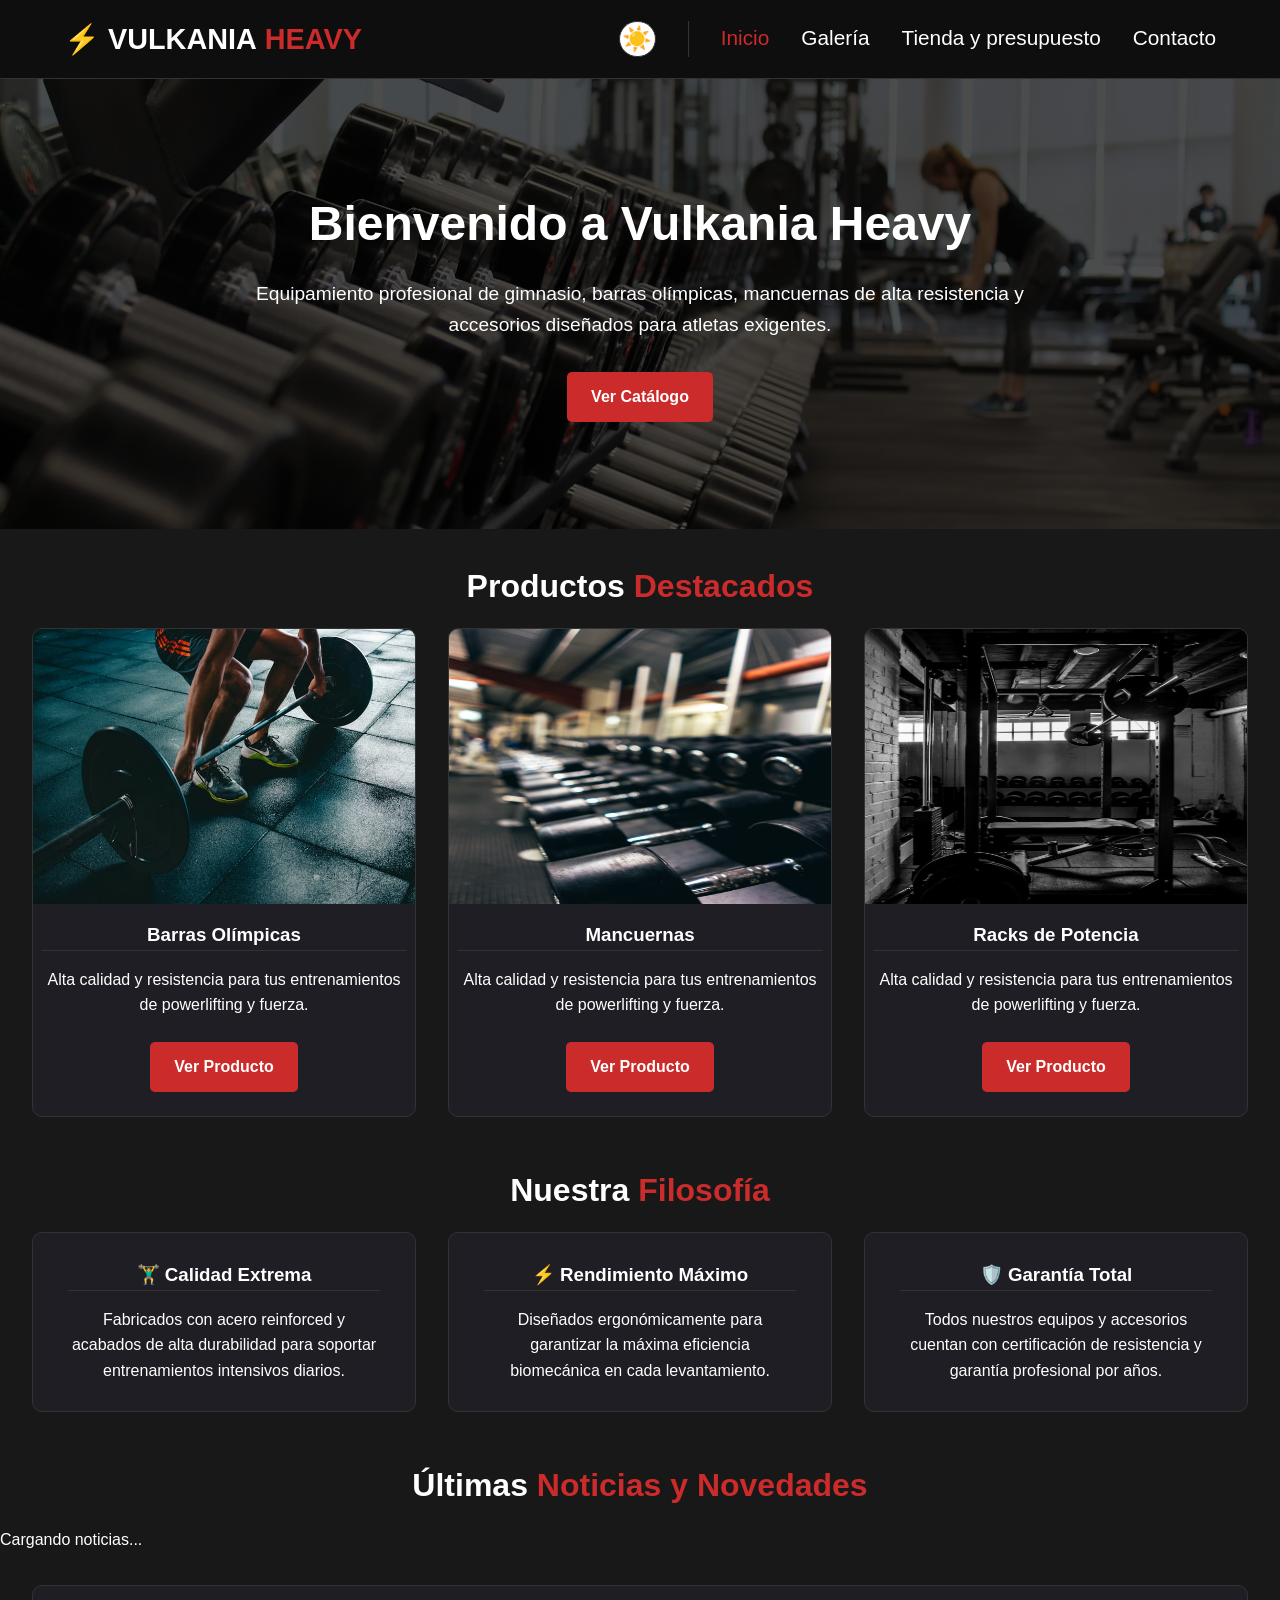
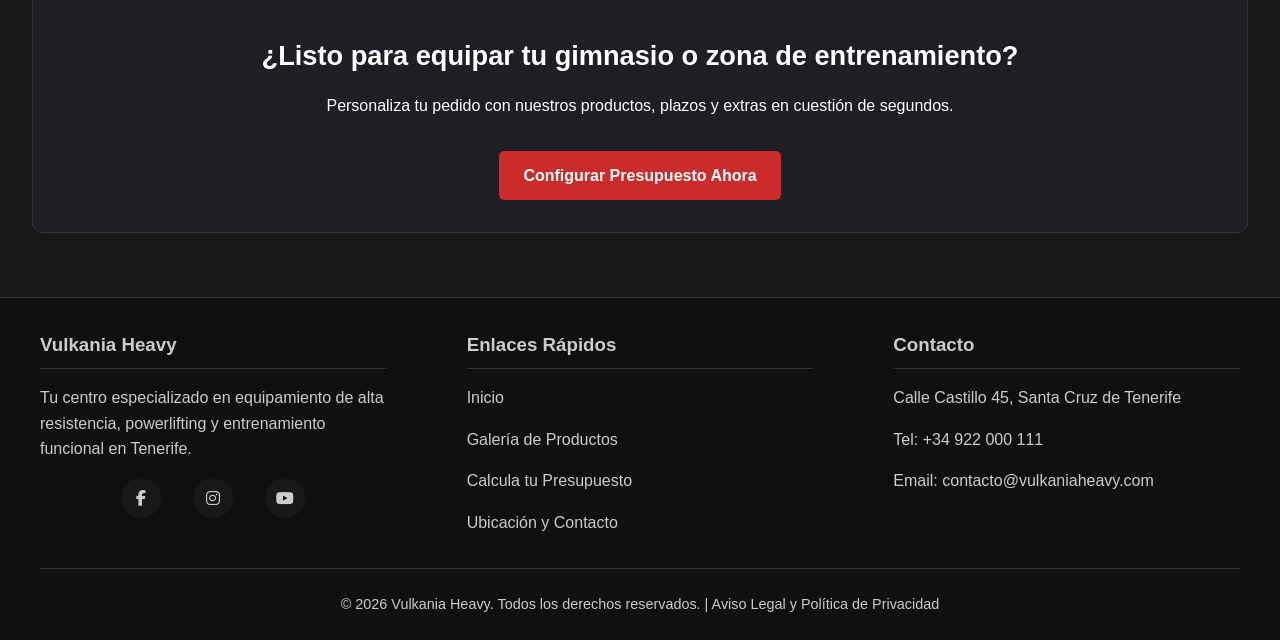
==== index.html @ 628f0f21 "Initial commit" ====
<!DOCTYPE html>
<html lang="es" data-tema="oscuro"> 
<head>
    <meta charset="UTF-8">
    <meta name="viewport" content="width=device-width, initial-scale=1.0">
    <meta name="description" content="Venta de productos de gimnasio online de alta calidad y accesorios para entrenamiento">
    <meta name="keywords" content="gimnasio, productos de gimnasio, accesorios de entrenamiento, venta online">
    <meta name="author" content="Miguel Yoel Gonzalez Martin">
    <title>Vulkania Heavy - Inicio</title>
    <!-- Favicon y manifest -->
        <link rel="icon" type="image/png" href="./assets/favicon/favicon-96x96.png" sizes="96x96">
        <link rel="icon" type="image/svg+xml" href="./assets/favicon/favicon.svg">
        <link rel="shortcut icon" href="./assets/favicon/favicon.ico">
        <link rel="apple-touch-icon" sizes="180x180" href="./assets/favicon/apple-touch-icon.png">
        <meta name="apple-mobile-web-app-title" content="MyWebSite">
        <link rel="manifest" href="./assets/favicon/site.webmanifest">
    <!-- Estilos y scripts -->
    <link rel="stylesheet" href="https://cdnjs.cloudflare.com/ajax/libs/font-awesome/6.5.1/css/all.min.css">
    <link rel="stylesheet" href="./css/index.css">
    <script src="./js/index.js" defer></script>
</head>
<body>
    <header>
        <div class="nav-container">
            <a href="./index.html" class="logo">⚡ VULKANIA <span>HEAVY</span></a>
            <nav class="nav-links">
                <ul>
                    <li><button type="button" id="tema" class="tema" aria-label="Cambiar tema">🌙</button></li>
                    <li><a href="./index.html" class="active">Inicio</a></li>
                    <li><a href="./views/galeria.html">Galería</a></li>
                    <li><a href="./views/presupuesto.html">Tienda y presupuesto</a></li>
                    <li><a href="./views/contacto.html">Contacto</a></li>
                </ul>
            </nav>
        </div>
    </header>

    <main class="container">
        <!-- Sección 1: Portada -->
        <section class="banner">
            <div class="banner-content">
                <h1>Bienvenido a Vulkania Heavy</h1>
                <p>Equipamiento profesional de gimnasio, barras olímpicas, mancuernas de alta resistencia y accesorios diseñados para atletas exigentes.</p>
                <a href="./views/galeria.html" class="btn">Ver Catálogo</a>
            </div>
        </section>

        <!-- Sección 2: Productos Destacados -->
        <section class="productos-destacados">
            <h2 class="section-title">Productos <span>Destacados</span></h2>
            <div class="cards-grid">
                <div class="card">
                    <img class="card-img" src="./assets/images/producto1.jpg" alt="barra olímpica" width="400" height="400">
                    <h3>Barras Olímpicas</h3>
                    <p>Alta calidad y resistencia para tus entrenamientos de powerlifting y fuerza.</p>  
                    <a class="btn-cards" href="./views/galeria.html?categoria=Barras%20y%20discos">Ver Producto</a>        
                </div>

                <div class="card">
                    <img class="card-img" src="./assets/images/producto2.jpg" alt="mancuernas" width="400" height="400">
                    <h3>Mancuernas</h3>
                    <p>Alta calidad y resistencia para tus entrenamientos de powerlifting y fuerza.</p>  
                    <a class="btn-cards" href="./views/galeria.html?categoria=Mancuernas%20y%20Kettlebells">Ver Producto</a>        
                </div>

                <div class="card">
                    <img class="card-img" src="./assets/images/producto3.jpg" alt="racks de potencia" width="400" height="400">
                    <h3>Racks de Potencia</h3>
                    <p>Alta calidad y resistencia para tus entrenamientos de powerlifting y fuerza.</p>  
                    <a class="btn-cards" href="./views/galeria.html?categoria=Racks%20y%20Bancos">Ver Producto</a>        
                </div>
            </div>
        </section>

        <!-- Sección 3: Nuestra Filosofía -->
        <section class="filosofia">
            <h2 class="section-title">Nuestra <span>Filosofía</span></h2>
            <div class="cards-grid">
                <div class="card">
                    <h3>🏋️‍♂️ Calidad Extrema</h3>
                    <p>Fabricados con acero reinforced y acabados de alta durabilidad para soportar entrenamientos intensivos diarios.</p>
                </div>
                <div class="card">
                    <h3>⚡ Rendimiento Máximo</h3>
                    <p>Diseñados ergonómicamente para garantizar la máxima eficiencia biomecánica en cada levantamiento.</p>
                </div>
                <div class="card">
                    <h3>🛡️ Garantía Total</h3>
                    <p>Todos nuestros equipos y accesorios cuentan con certificación de resistencia y garantía profesional por años.</p>
                </div>
            </div>
        </section>

        <!-- Sección 4: Noticias -->
        <section class="noticias">
            <h2 class="section-title">Últimas <span>Noticias y Novedades</span></h2>
            <div id="news-container" class="news-container">
                <p class="loading-news">Cargando noticias...</p>
            </div>
        </section>

        <!-- Sección 5: Llamada a Presupuesto -->
        <section class="llamada-presupuesto">
            <h2 class="section-title">¿Listo para equipar tu gimnasio o zona de entrenamiento?</h2>
            <p>Personaliza tu pedido con nuestros productos, plazos y extras en cuestión de segundos.</p>
            <a href="./views/presupuesto.html" class="btn">Configurar Presupuesto Ahora</a>
        </section>
    </main>

    <footer>
        <div class="footer-content">
            <div class="footer-col">
                <h3><a href="./index.html">Vulkania Heavy</a></h3>
                <p>Tu centro especializado en equipamiento de alta resistencia, powerlifting y entrenamiento funcional en Tenerife.</p>
                <div class="social-icons">
                    <a href="https://www.facebook.com" target="_blank" aria-label="Facebook" rel="noopener">
                        <i class="fa-brands fa-facebook-f"></i>
                    </a>

                    <a href="https://www.instagram.com" target="_blank" aria-label="Instagram" rel="noopener">
                        <i class="fa-brands fa-instagram"></i>
                    </a>

                    <a href="https://www.youtube.com" target="_blank" aria-label="YouTube" rel="noopener">
                        <i class="fa-brands fa-youtube"></i>
                    </a>
                </div>
            </div>
            <div class="footer-col">
                <h3>Enlaces Rápidos</h3>
                <p><a href="./index.html">Inicio</a></p>
                <p><a href="./views/galeria.html">Galería de Productos</a></p>
                <p><a href="./views/presupuesto.html">Calcula tu Presupuesto</a></p>
                <p><a href="./views/contacto.html">Ubicación y Contacto</a></p>
            </div>
            <div class="footer-col">
                <h3><a href="./views/contacto.html">Contacto</a></h3>
                <p>Calle Castillo 45, Santa Cruz de Tenerife</p>
                <p>Tel: +34 922 000 111</p>
                <p>Email: contacto@vulkaniaheavy.com</p>
            </div>
        </div>
        <div class="footer-bottom">
            <p>&copy; 2026 Vulkania Heavy. Todos los derechos reservados. | <a href="./views/politica-privacidad.html">Aviso Legal y Política de Privacidad</a></p>
        </div>
    </footer>
</body>
</html>
---- css/index.css ----
/* RESETEO DE VALORES POR DEFECTO */  
*, *::before, *::after {
    margin: 0;
    padding: 0;
    box-sizing: border-box;
}

html {
    scroll-behavior: smooth;  /* Movimiento fluido al hacer clic en links */
}

/* VARIABLES CSS */
/* Fondo oscuro */
:root {
    --text-main: white;
    --text-main-header: white;
    --text-secondary: #ccc;
    --background-color: #181818;
    --background-footer: #101010; 
    --background-color-tema: white;
    --border-color: #333;
    --border-color-tema: #333;
    --accent-color: #cc2b2b;           
    --accent-color-hover: #9d1f1f;
    --cards-color: #1e1e24;   
    --transition: all 0.3s ease;
    --background-color-header: rgba(14, 14, 14, 0.95);
}

/* Fondo claro */
:root[data-tema="claro"] {
    --background-color: #ffffff;
    --background-color-tema: #181818;
    --cards-color: #f3f4f6;
    --text-main: #111111;
    --text-main-header: white;
    --text-secondary: #555555;
    --border-color: #d1d5db;
    --border-color-tema: #172554;
    --cards-color: #e5e7eb;
    --background-footer: #e5e7eb;
    --accent: #1e3a8a;       
    --accent-hover: #172554; 
    --background-color-header: rgba(194, 192, 192, 0.75);
    --transition: all 0.3s ease;
}

body {
    font-family: 'Segoe UI', Tahoma, Geneva, Verdana, sans-serif;
    background-color: var(--background-color);
    color: var(--text-main);
    font-family: 'Segoe UI', Tahoma, Geneva, Verdana, sans-serif;
    display: flex;
    flex-direction: column;
    line-height: 1.6;
    min-height: 100vh;
}

main {
    flex: 1;
}

/* SECCION 0: HEADER */
header {
    font-family: 'Segoe UI', Tahoma, Geneva, Verdana, sans-serif;
    background-color: var(--background-color-header);
    backdrop-filter: blur(10px);
    color: var(--text-main);
    border-bottom: 1px solid var(--border-color);
    width: 100%;
    z-index: 1000;
    position: sticky;
    top: 0;
    left: 0;
    padding: 1rem 2rem;
}

.nav-container {
    max-width: 1800px;
    margin: 0 auto;
    display: flex;
    justify-content: space-between;
    align-items: center;
    padding: 0 2rem;
}

.logo,
.logo a {
    font-size: 1.8rem;
    font-weight: 800;
    color: var(--text-main);
    text-decoration: none;
    display: flex;
    align-items: center;
    gap: 0.5rem;
}

span {
    color: var(--accent-color);
}

.nav-links ul {
    font-size: 1.3rem;
    list-style: none;
    display: flex;
    gap: 2rem;
}

.nav-links li:first-of-type {
    border-right: 1px solid var(--border-color-tema);
    padding-right: 2rem;
}

.nav-links a {
    color: var(--text-main);
    text-decoration: none;
    font-weight: 500;
    transition: var(--transition);
}

.nav-links a:hover,
.nav-links a.active {
    color: var(--accent-color);
}

.tema {
    width: 2.3rem;
    height: 2.3rem;
    padding: 0;
    display: flex;
    align-items: center;
    justify-content: center;
    line-height: 1;
    border: 1px solid var(--border-color);
    background: var(--background-color-tema);
    border-radius: 50%;
    color: var(--text-main);
    font-size: 1.5rem;
    cursor: pointer;
}

/* SECCION 1: PORTADA */
.banner {
    background: linear-gradient(rgba(0,0,0,0.7), rgba(0,0,0,0.7)), url('../assets/images/banner.jpg') no-repeat center center/cover;
    height: 50vh;
    display: flex;
    align-items: center;
    justify-content: center;
    text-align: center;
}

.banner-content {
    max-width: 800px;
    color: var(--text-main-header);
}

.banner-content h1 {
    font-size: 3rem;
    margin-bottom: 1rem;
}

.banner-content p {
    font-size: 1.2rem;
    margin-bottom: 2rem;
}

.btn {
    display: inline-block;
    padding: 0.75rem 1.5rem;
    background-color: var(--accent-color);
    color: white;
    text-decoration: none;
    font-weight: 600;
    border-radius: 5px;
    transition: var(--transition);
}

.btn:hover,
.btn-cards:hover {
    background-color: var(--accent-color-hover);
}


/* SECCION 2: PRODUCTOS DESTACADOS */
.section-title {
    font-size: 2rem;
    font-weight: 700;
    text-align: center;
    margin-top: 2rem;
    margin-bottom: 1rem;
}

.cards-grid {
    display: grid;
    grid-template-columns: repeat(auto-fit, minmax(280px, 1fr));
    gap: 2rem;
    padding: 0rem 2rem 1rem 2rem;
    border-radius: 10px;
}

.card {
    background-color: var(--cards-color);
    text-align: center;
    border: 1px solid var(--border-color);
    border-radius: 10px;
    overflow: hidden;
}

.card:hover {
    transition: var(--transition);
    border: 1px solid var(--accent-color);
    transform: translateY(-5px);
}

.card p {
    border-top: 1px solid var(--border-color);
    margin: 0 0.5rem 0 0.5rem;
    padding-top: 1rem;
}

.card-img {
    width: 100%;
    height: 275px;
    margin-bottom: 0.5rem;
}

.btn-cards {
    display: inline-block;
    margin-top: 1.5rem;
    margin-bottom: 1.5rem;
    padding: 0.75rem 1.5rem;
    background-color: var(--accent-color);
    color: white;
    text-decoration: none;
    font-weight: 600;
    border-radius: 5px;
    transition: var(--transition);
    border: none;
    cursor: pointer;
}

.btn-cards a {
    color: white;
    text-decoration: none;
}

/* SECCION 3: NUESTRA FILOSOFÍA */
.filosofia .card {
    padding: 1.7rem;
}


/* SECCION 4: NOTICIAS */




/* SECCION 5: LLAMADA A PRESUPUESTO */
.llamada-presupuesto {
    text-align: center;
    padding: 1rem 0;
    background-color: var(--cards-color);
    margin: 2rem 2rem 4rem 2rem;
    border-radius: 10px;
    border: 1px solid var(--border-color);
}

.llamada-presupuesto .btn {
    margin-top: 2rem;
    margin-bottom: 1rem;
}

.llamada-presupuesto h2 {
    font-size: 1.7rem;
}




/* ESTILOS DEL FOOTER */
footer {
    background-color: var(--background-footer);
    color: var(--text-secondary);
    border-top: 1px solid var(--border-color);
    padding: 2rem 2rem 1.5rem;
    font-size: 1rem;
}

.footer-content {
    max-width: 1200px;
    margin: 0 auto;
    display: grid;
    grid-template-columns: repeat(auto-fit, minmax(250px, 1fr));
    gap: 5rem;
    margin-bottom: 2rem;
}

.footer-col h3 {
    padding-bottom: 0.5rem;
    border-bottom: 1px solid var(--border-color);
}

.footer-content a {
    color: var(--text-secondary);
    text-decoration: none;
    transition: var(--transition);
}
.footer-content a:hover {
    color: var(--accent-color);
}

.footer-col {
    display: flex;
    flex-direction: column;
    gap: 1rem;
}

.social-icons {
    display: flex;
    gap: 2rem;
    justify-content: center;
}

.social-icons a {
    display: flex;
    align-items: center;
    justify-content: center;
    width: 40px;
    height: 40px;
    border-radius: 50%;
    background-color: var(--background-color);
    color: var(--text-secondary);
    transition: var(--transition);
}
.social-icons a:hover {
    background-color: var(--accent-color);
    color: var(--text-main);
}

.footer-bottom {
    max-width: 1200px;
    margin: 0 auto;
    text-align: center;
    padding-top: 1.5rem;
    border-top: 1px solid var(--border-color);
    color: var(--text-secondary);
    font-size: 0.9rem;
}

.footer-bottom a {
    color: var(--text-secondary);
    text-decoration: none;
    transition: var(--transition);
}
.footer-bottom a:hover {
    color: var(--text-main);
}
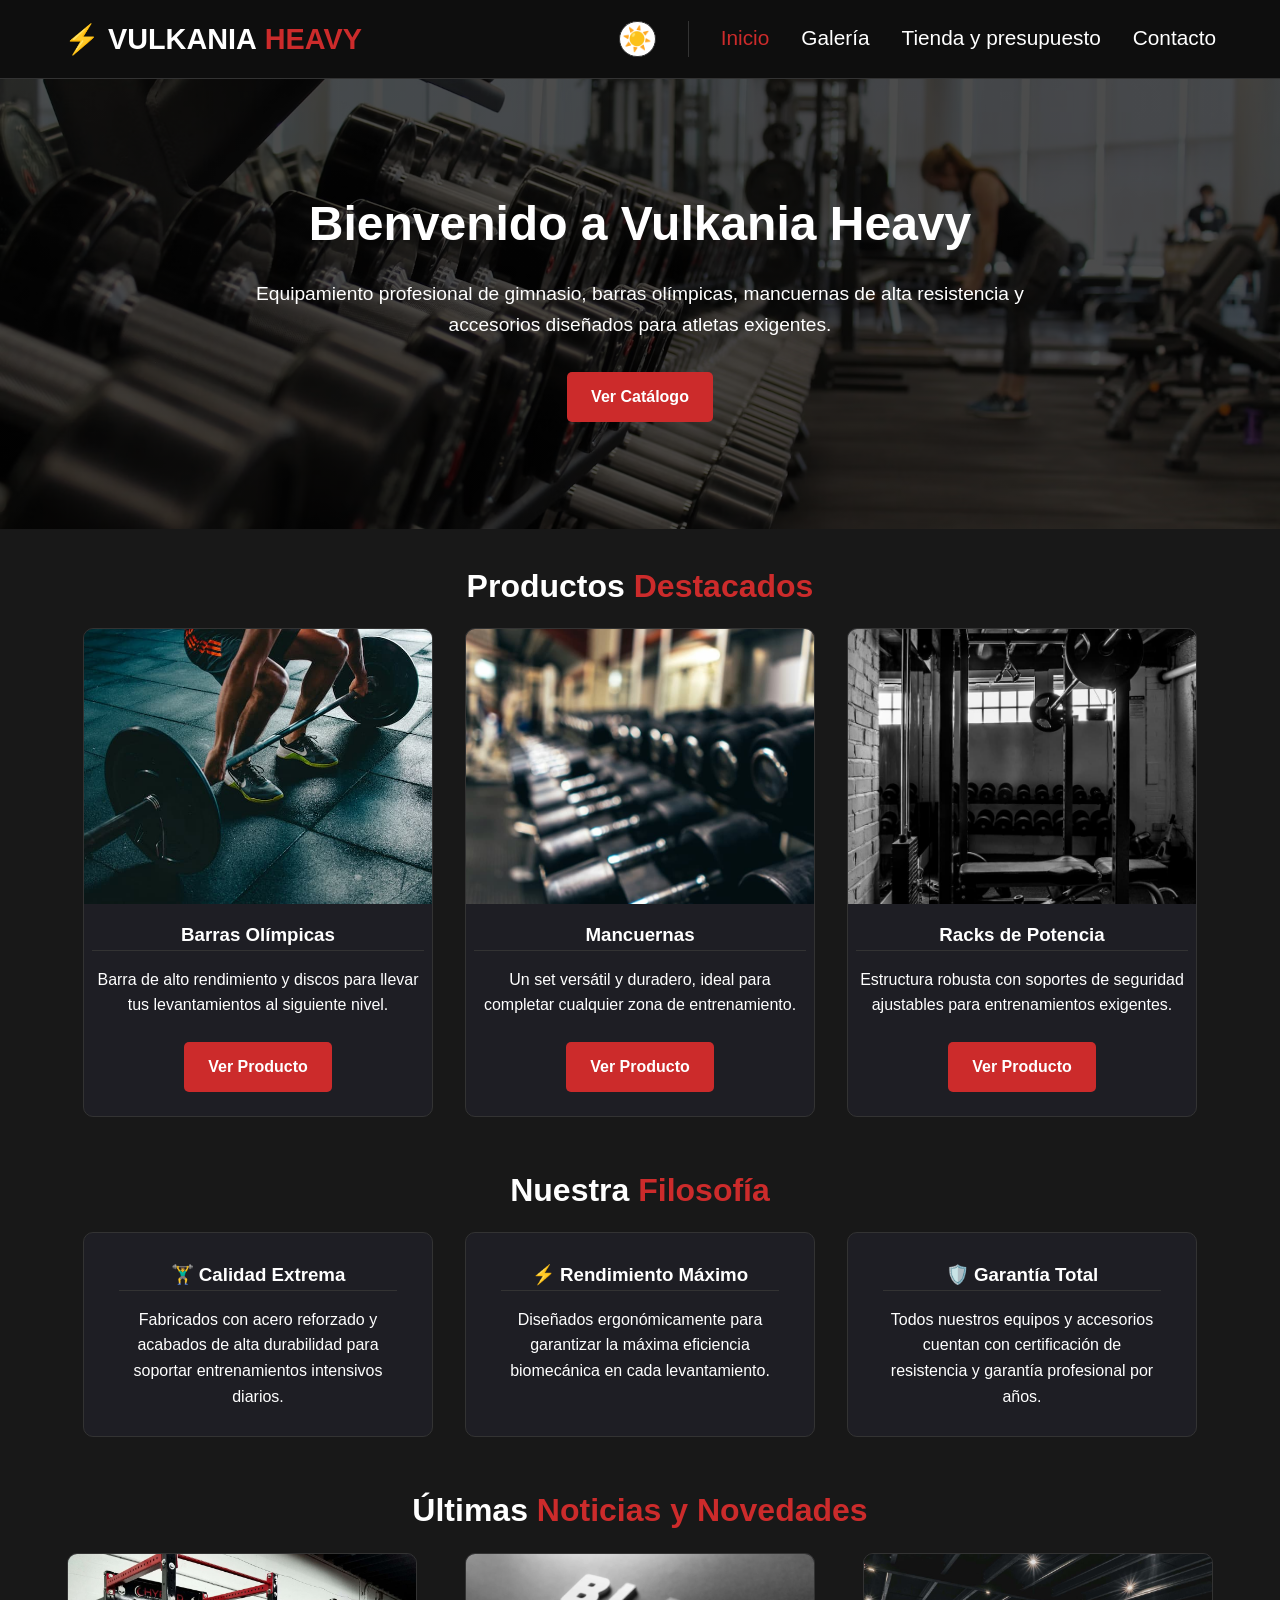
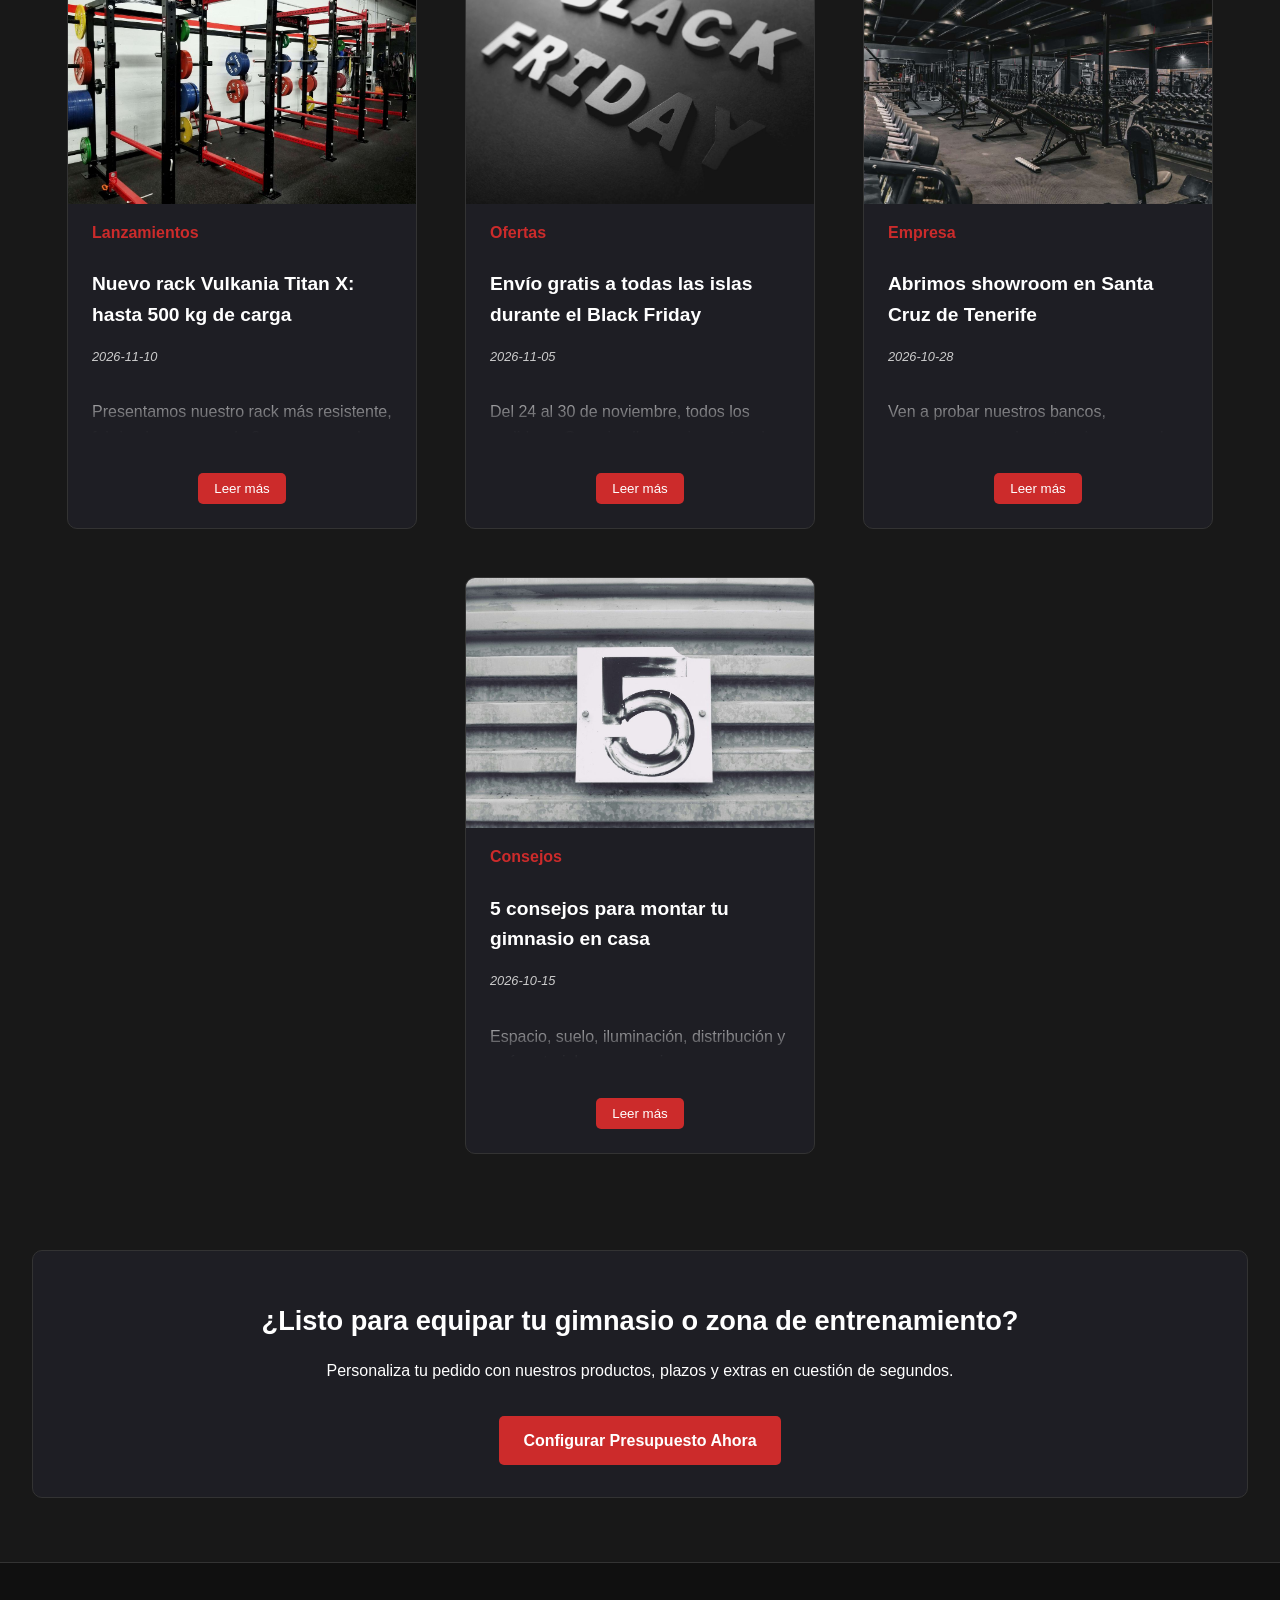
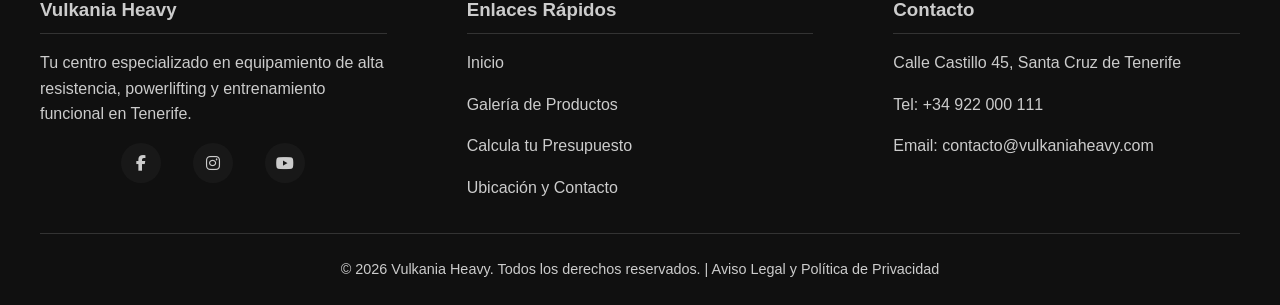
==== commit 489730fb: "cambios" ====
--- a/index.html
+++ b/index.html
@@ -12,12 +12,14 @@
         <link rel="icon" type="image/svg+xml" href="./assets/favicon/favicon.svg">
         <link rel="shortcut icon" href="./assets/favicon/favicon.ico">
         <link rel="apple-touch-icon" sizes="180x180" href="./assets/favicon/apple-touch-icon.png">
-        <meta name="apple-mobile-web-app-title" content="MyWebSite">
+        <meta name="apple-mobile-web-app-title" content="Vulkania Heavy">
         <link rel="manifest" href="./assets/favicon/site.webmanifest">
     <!-- Estilos y scripts -->
     <link rel="stylesheet" href="https://cdnjs.cloudflare.com/ajax/libs/font-awesome/6.5.1/css/all.min.css">
     <link rel="stylesheet" href="./css/index.css">
+    <link rel="stylesheet" href="./css/noticias.css">
     <script src="./js/index.js" defer></script>
+    <script src="./js/noticias.js" defer></script>
 </head>
 <body>
     <header>
@@ -52,21 +54,21 @@
                 <div class="card">
                     <img class="card-img" src="./assets/images/producto1.jpg" alt="barra olímpica" width="400" height="400">
                     <h3>Barras Olímpicas</h3>
-                    <p>Alta calidad y resistencia para tus entrenamientos de powerlifting y fuerza.</p>  
+                    <p>Barra de alto rendimiento y discos para llevar tus levantamientos al siguiente nivel.</p>  
                     <a class="btn-cards" href="./views/galeria.html?categoria=Barras%20y%20discos">Ver Producto</a>        
                 </div>
 
                 <div class="card">
                     <img class="card-img" src="./assets/images/producto2.jpg" alt="mancuernas" width="400" height="400">
                     <h3>Mancuernas</h3>
-                    <p>Alta calidad y resistencia para tus entrenamientos de powerlifting y fuerza.</p>  
+                    <p>Un set versátil y duradero, ideal para completar cualquier zona de entrenamiento.</p>  
                     <a class="btn-cards" href="./views/galeria.html?categoria=Mancuernas%20y%20Kettlebells">Ver Producto</a>        
                 </div>
 
                 <div class="card">
                     <img class="card-img" src="./assets/images/producto3.jpg" alt="racks de potencia" width="400" height="400">
                     <h3>Racks de Potencia</h3>
-                    <p>Alta calidad y resistencia para tus entrenamientos de powerlifting y fuerza.</p>  
+                    <p>Estructura robusta con soportes de seguridad ajustables para entrenamientos exigentes.</p>  
                     <a class="btn-cards" href="./views/galeria.html?categoria=Racks%20y%20Bancos">Ver Producto</a>        
                 </div>
             </div>
@@ -78,7 +80,7 @@
             <div class="cards-grid">
                 <div class="card">
                     <h3>🏋️‍♂️ Calidad Extrema</h3>
-                    <p>Fabricados con acero reinforced y acabados de alta durabilidad para soportar entrenamientos intensivos diarios.</p>
+                    <p>Fabricados con acero reforzado y acabados de alta durabilidad para soportar entrenamientos intensivos diarios.</p>
                 </div>
                 <div class="card">
                     <h3>⚡ Rendimiento Máximo</h3>
@@ -92,9 +94,9 @@
         </section>
 
         <!-- Sección 4: Noticias -->
-        <section class="noticias">
+        <section id="noticias">
             <h2 class="section-title">Últimas <span>Noticias y Novedades</span></h2>
-            <div id="news-container" class="news-container">
+            <div class="news-container">
                 <p class="loading-news">Cargando noticias...</p>
             </div>
         </section>
@@ -105,6 +107,7 @@
             <p>Personaliza tu pedido con nuestros productos, plazos y extras en cuestión de segundos.</p>
             <a href="./views/presupuesto.html" class="btn">Configurar Presupuesto Ahora</a>
         </section>
+
     </main>
 
     <footer>
--- a/css/index.css
+++ b/css/index.css
@@ -25,22 +25,20 @@
     --cards-color: #1e1e24;   
     --transition: all 0.3s ease;
     --background-color-header: rgba(14, 14, 14, 0.95);
+    --filters-color: #333;
 }
 
 /* Fondo claro */
 :root[data-tema="claro"] {
     --background-color: #ffffff;
     --background-color-tema: #181818;
-    --cards-color: #f3f4f6;
     --text-main: #111111;
     --text-main-header: white;
     --text-secondary: #555555;
     --border-color: #d1d5db;
-    --border-color-tema: #172554;
+    --border-color-tema: #393939;
     --cards-color: #e5e7eb;
     --background-footer: #e5e7eb;
-    --accent: #1e3a8a;       
-    --accent-hover: #172554; 
     --background-color-header: rgba(194, 192, 192, 0.75);
     --transition: all 0.3s ease;
 }
@@ -95,8 +93,8 @@
     gap: 0.5rem;
 }
 
-span {
-    color: var(--accent-color);
+.logo span, .section-title span { 
+    color: var(--accent-color); 
 }
 
 .nav-links ul {
@@ -192,7 +190,8 @@
 
 .cards-grid {
     display: grid;
-    grid-template-columns: repeat(auto-fit, minmax(280px, 1fr));
+    grid-template-columns: repeat(auto-fit, minmax(280px, 350px));
+    justify-content: center;
     gap: 2rem;
     padding: 0rem 2rem 1rem 2rem;
     border-radius: 10px;
@@ -204,10 +203,10 @@
     border: 1px solid var(--border-color);
     border-radius: 10px;
     overflow: hidden;
+    transition: var(--transition);
 }
 
 .card:hover {
-    transition: var(--transition);
     border: 1px solid var(--accent-color);
     transform: translateY(-5px);
 }
@@ -222,6 +221,7 @@
     width: 100%;
     height: 275px;
     margin-bottom: 0.5rem;
+    object-fit: cover;
 }
 
 .btn-cards {
@@ -248,12 +248,6 @@
 .filosofia .card {
     padding: 1.7rem;
 }
-
-
-/* SECCION 4: NOTICIAS */
-
-
-
 
 /* SECCION 5: LLAMADA A PRESUPUESTO */
 .llamada-presupuesto {
@@ -354,4 +348,247 @@
 }
 .footer-bottom a:hover {
     color: var(--text-main);
+}
+
+
+
+/* ==========================================================
+   RESPONSIVE (MEDIA QUERIES)
+   Van al FINAL del archivo para poder sobrescribir las reglas
+   de arriba. Enfoque "desktop-first": se usa max-width.
+     - 1200px: tablet horizontal / portátil pequeño
+     - 768px:  tablet vertical
+     - 480px:  móvil
+     - 360px:  móvil pequeño
+   ========================================================== */
+ 
+/* Evita que las imágenes salgan de su contenedor */
+img {
+    max-width: 100%;
+}
+ 
+ 
+/* TABLET HORIZONTAL (hasta 1200px) */
+@media (max-width: 1200px) {
+    /* Header */
+    header {
+        padding: 1rem 1.5rem;
+    }
+ 
+    .nav-container {
+        flex-wrap: wrap;
+        row-gap: 0.75rem;
+        padding: 0 1rem;
+    }
+ 
+    .nav-links ul {
+        font-size: 1.1rem;
+        gap: 1.25rem;
+    }
+ 
+    .nav-links li:first-of-type {
+        padding-right: 1.5rem;
+    }
+ 
+    /* Portada */
+    .banner-content h1 {
+        font-size: 2.5rem;
+    }
+ 
+    /* Tarjetas */
+    .cards-grid {
+        gap: 1.5rem;
+        padding: 0 1.5rem 1rem;
+    }
+ 
+    /* Footer */
+    .footer-content {
+        gap: 3rem;
+    }
+}
+ 
+ 
+/* TABLET VERTICAL (hasta 768px) */
+@media (max-width: 768px) {
+    /* Header: el logo y los enlaces pueden saltar de línea */
+    header {
+        padding: 0.75rem 1rem;
+    }
+ 
+    .nav-container {
+        padding: 0;
+        flex-wrap: wrap;
+        gap: 0.75rem;
+    }
+ 
+    .logo,
+    .logo a {
+        font-size: 1.5rem;
+    }
+ 
+    .nav-links ul {
+        font-size: 1rem;
+        gap: 1rem;
+        flex-wrap: wrap;
+    }
+ 
+    .nav-links li:first-of-type {
+        padding-right: 1rem;
+    }
+ 
+    /* Portada: altura mínima en vez de fija, para que el texto nunca se corte */
+    .banner {
+        height: auto;
+        min-height: 50vh;
+        padding: 3rem 1.5rem;
+    }
+ 
+    .banner-content h1 {
+        font-size: 2rem;
+    }
+ 
+    .banner-content p {
+        font-size: 1.1rem;
+        margin-bottom: 1.5rem;
+    }
+ 
+    /* Productos y filosofía */
+    .section-title {
+        font-size: 1.7rem;
+    }
+ 
+    .cards-grid {
+        padding: 0 1rem 1rem;
+    }
+ 
+    .card-img {
+        height: 220px;
+        object-fit: cover;
+    }
+ 
+    .filosofia .card {
+        padding: 1.3rem;
+    }
+ 
+    /* Llamada a presupuesto */
+    .llamada-presupuesto {
+        margin: 1.5rem 1rem 3rem 1rem;
+        padding: 1rem;
+    }
+ 
+    .llamada-presupuesto h2 {
+        font-size: 1.5rem;
+    }
+ 
+    /* Footer: 2 columnas */
+    footer {
+        padding: 1.5rem 1rem 1rem;
+    }
+ 
+    .footer-content {
+        grid-template-columns: repeat(2, 1fr);
+        gap: 2rem;
+    }
+}
+ 
+ 
+/* MÓVIL (hasta 480px) */
+@media (max-width: 480px) {
+    /* Header: logo arriba y enlaces debajo, centrados */
+    .nav-container {
+        flex-direction: column;
+        gap: 0.5rem;
+    }
+ 
+    .nav-links ul {
+        flex-wrap: wrap;
+        justify-content: center;
+        gap: 0.75rem;
+        font-size: 0.95rem;
+    }
+ 
+    .nav-links li:first-of-type {
+        padding-right: 0.75rem;
+    }
+ 
+    /* Portada */
+    .banner {
+        padding: 2rem 1rem;
+    }
+ 
+    .banner-content h1 {
+        font-size: 1.7rem;
+    }
+ 
+    .banner-content p {
+        font-size: 1rem;
+    }
+ 
+    .btn {
+        padding: 0.65rem 1.2rem;
+    }
+ 
+    /* Tarjetas: 1 columna (con minmax(280px) en pantallas de 320px la tarjeta invadía el margen derecho) */
+    .section-title {
+        font-size: 1.5rem;
+    }
+ 
+    .cards-grid {
+        grid-template-columns: 1fr;
+        gap: 1.25rem;
+        padding: 0 1rem 1rem;
+    }
+ 
+    .card-img {
+        height: 200px;
+    }
+ 
+    /* Llamada a presupuesto */
+    .llamada-presupuesto {
+        margin: 1rem 0.75rem 2.5rem 0.75rem;
+    }
+ 
+    .llamada-presupuesto h2 {
+        font-size: 1.3rem;
+    }
+ 
+    /* Footer: 1 columna */
+    .footer-content {
+        grid-template-columns: 1fr;
+        gap: 1.5rem;
+    }
+ 
+    .social-icons {
+        gap: 1.25rem;
+    }
+ 
+    .footer-bottom {
+        font-size: 0.8rem;
+    }
+}
+ 
+ 
+/* MÓVIL PEQUEÑO (hasta 360px) */
+@media (max-width: 360px) {
+    .logo,
+    .logo a {
+        font-size: 1.3rem;
+    }
+ 
+    .nav-links ul {
+        font-size: 0.9rem;
+        gap: 0.5rem;
+    }
+ 
+    .nav-links li:first-of-type {
+        padding-right: 0.5rem;
+    }
+ 
+    .banner-content h1 {
+        font-size: 1.5rem;
+    }
+ 
+    .section-title {
+        font-size: 1.35rem;
+    }
 }
--- a/css/noticias.css
+++ b/css/noticias.css
@@ -0,0 +1,118 @@
+#noticias .news-container {
+    display: flex;
+    flex-direction: row;
+    gap: 3rem;
+    width: 100%;
+    justify-content: center;
+    align-items: flex-start;
+    flex-wrap: wrap;
+    margin-bottom: 6rem;
+}
+
+.noticia {
+    display: flex;
+    flex-direction: column;
+    background-color: var(--cards-color);
+    border: 1px solid var(--border-color);
+    border-radius: 10px;
+    overflow: hidden;
+    width: 100%;
+    max-width: 350px;
+    height: auto;
+    transition: var(--transition);
+}   
+
+.categoria {
+    font-size: 1rem;
+    font-weight: bold;
+    color: var(--accent-color);
+    margin-left: 1.5rem;
+    margin-top: 1rem;
+}
+
+.noticia img {
+    width: 100%;
+    height: 250px;
+    object-fit: cover;
+}
+
+.contenido-noticia {
+    padding: 1.5rem 1.5rem;
+    display: flex;
+    flex-direction: column;
+    gap: 1rem;
+    flex-grow: 1;
+}
+
+.contenido-noticia h3 {
+    font-size: 1.2rem;
+}
+
+.contenido-noticia time {
+    font-size: 0.8rem;
+    color: var(--text-secondary);
+    font-style: italic;
+}
+
+.noticia:hover {
+    transform: translateY(-5px);
+
+    border-color: var(--accent-color);
+}
+
+.botones-noticia {
+    display: flex;
+    justify-content: center;
+    padding: 1rem;
+    margin-top: auto;
+    margin-bottom: 0.5rem;
+}
+.botones-noticia button {
+    background-color: var(--accent-color);
+    color: white;
+    border: none;
+    border-radius: 5px;
+    padding: 0.5rem 1rem;
+    cursor: pointer;
+    transition: background-color 0.3s ease;
+}
+.botones-noticia button:hover {
+    background-color: var(--accent-color-hover);
+}
+
+
+/* TEXTO DIFUMINADO */
+
+/* Caja del texto: cerrada solo deja ver unas 3 líneas */
+.texto-noticia {
+    position: relative;
+    max-height: 50px;
+    overflow: hidden;
+    transition: max-height 0.5s ease;
+}
+
+.texto-noticia p {
+    margin: 1rem 0 1rem 0;
+}
+
+/* Capa encima del texto que va de transparente al color de la tarjeta */
+.texto-noticia::after {
+    content: '';
+    position: absolute;
+    left: 0;
+    right: 0;
+    bottom: 0;
+    height: 50px;
+    background: linear-gradient(to bottom, transparent, var(--cards-color));
+    pointer-events: none;          /* no molesta al hacer clic */
+    transition: opacity 0.3s ease;
+}
+
+/* Tarjeta abierta: se ve todo el texto y desaparece el difuminado */
+.noticia.abierta .texto-noticia {
+    max-height: 500px;
+}
+
+.noticia.abierta .texto-noticia::after {
+    opacity: 0;
+}
